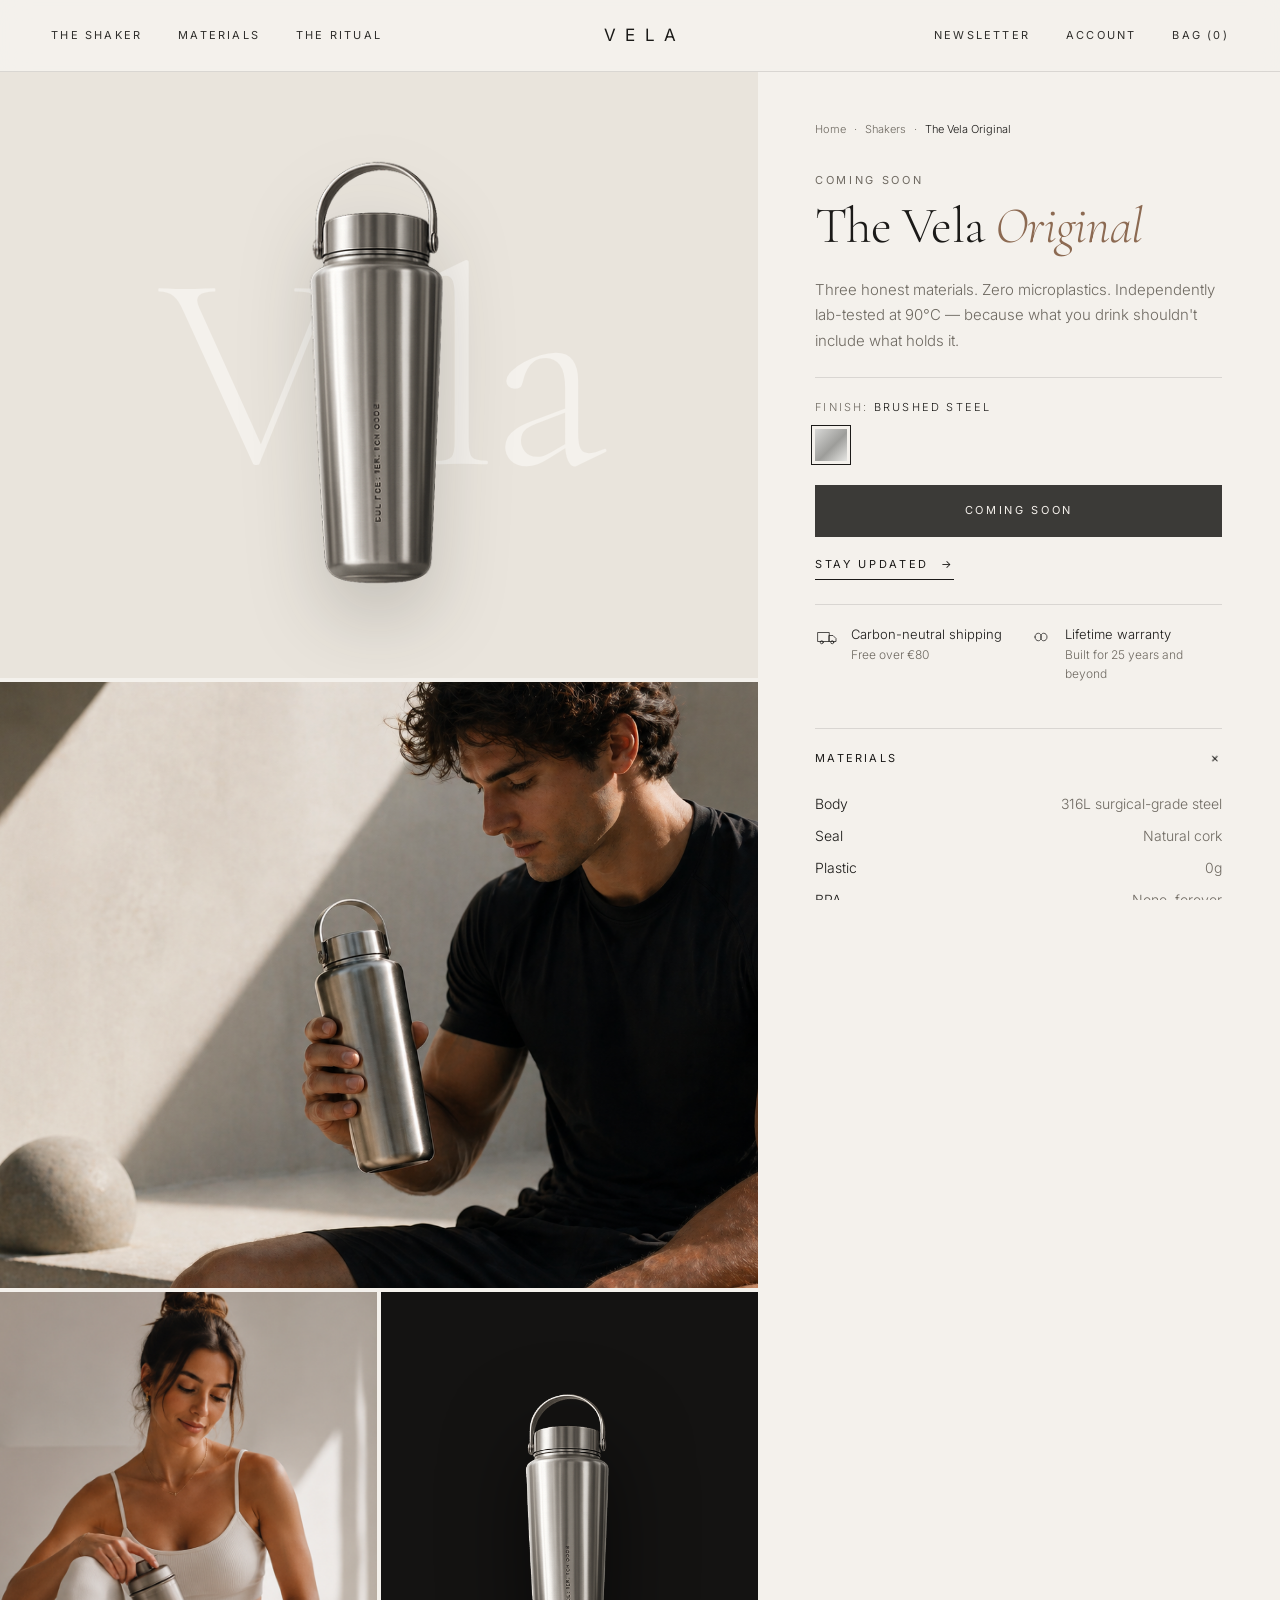
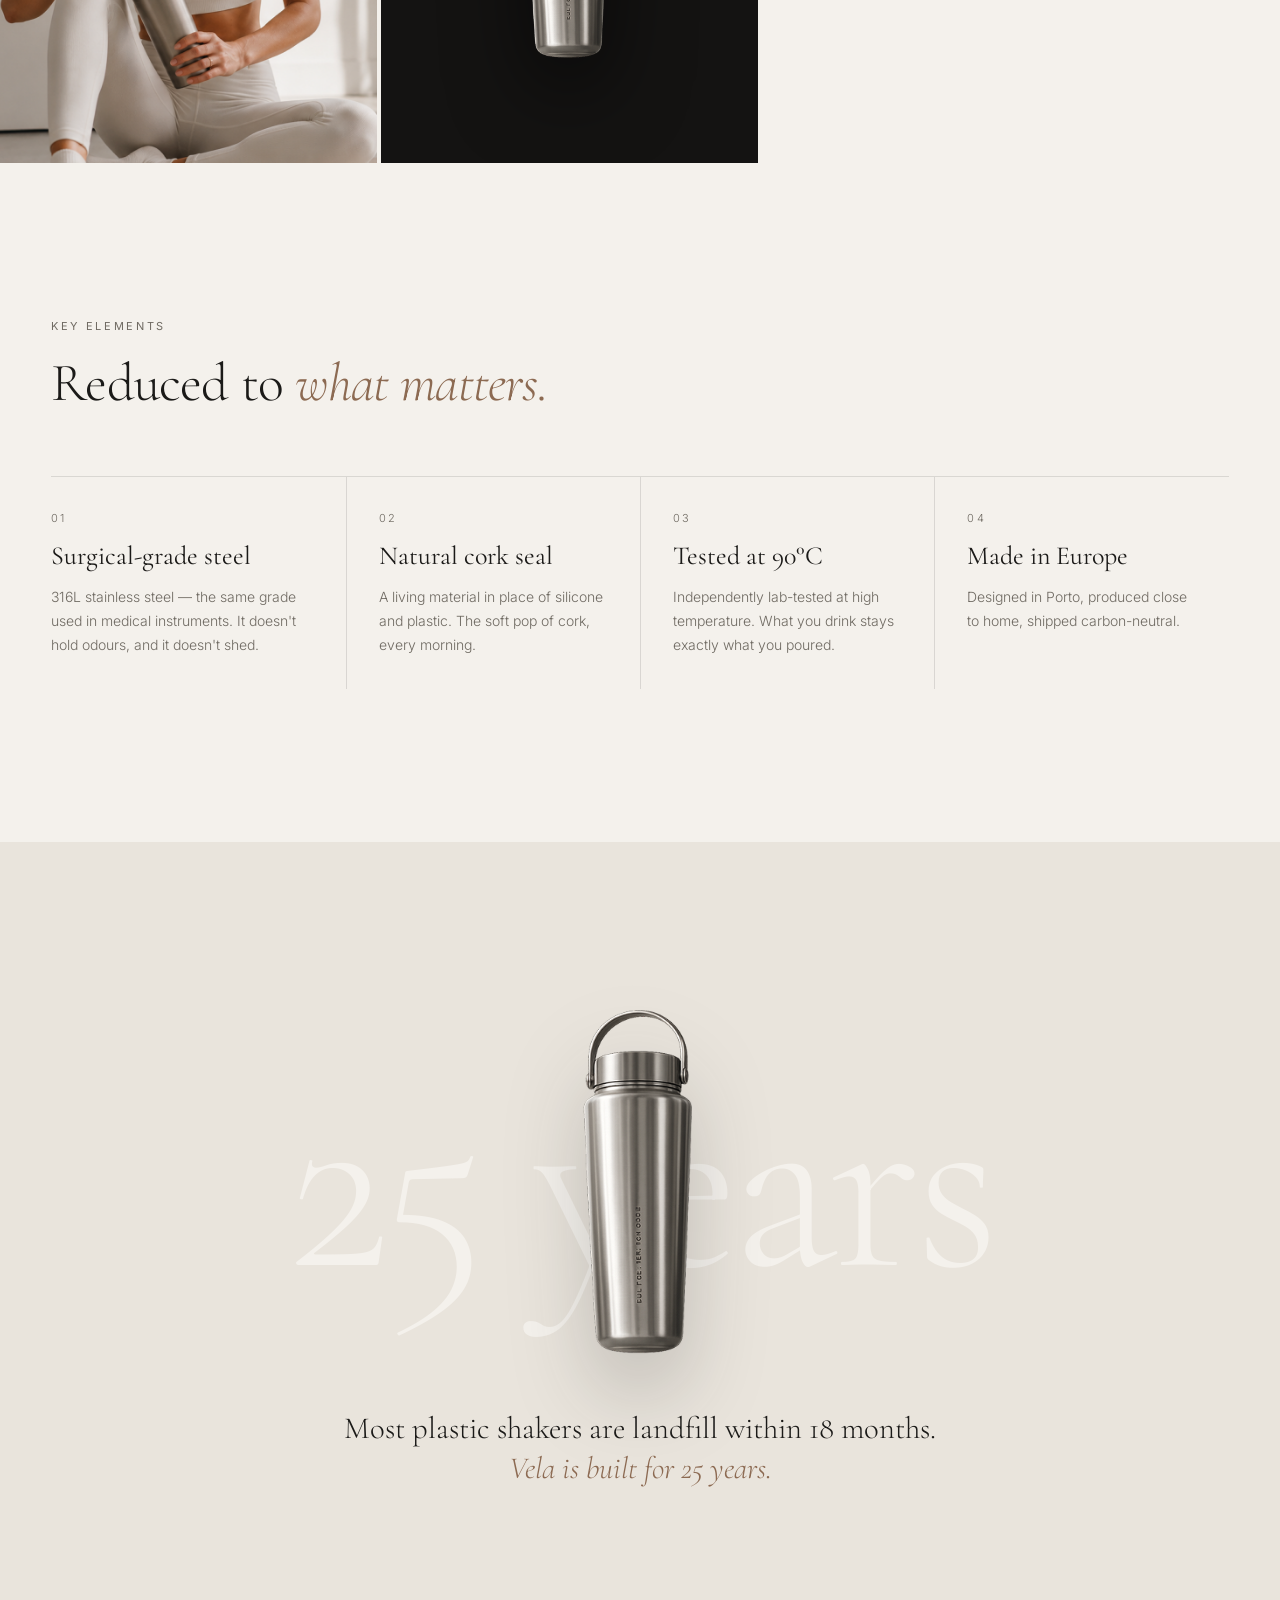
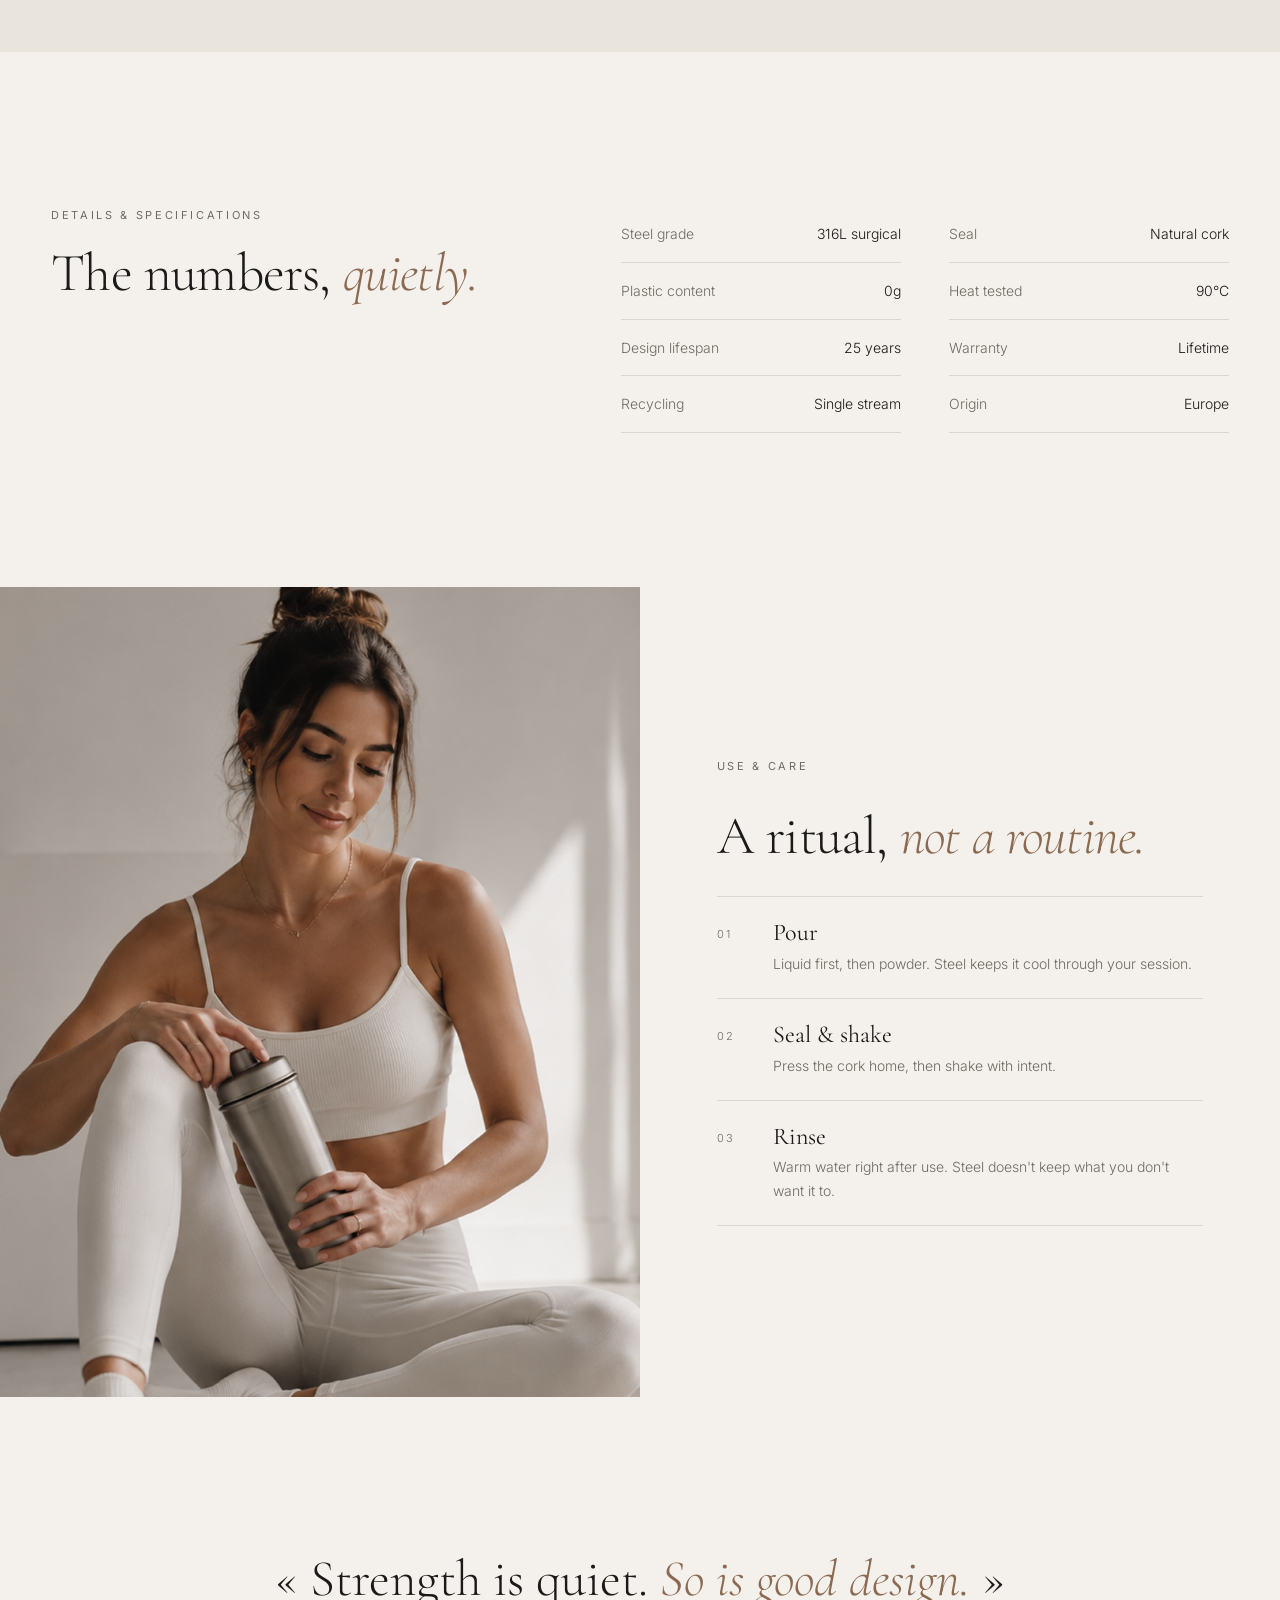
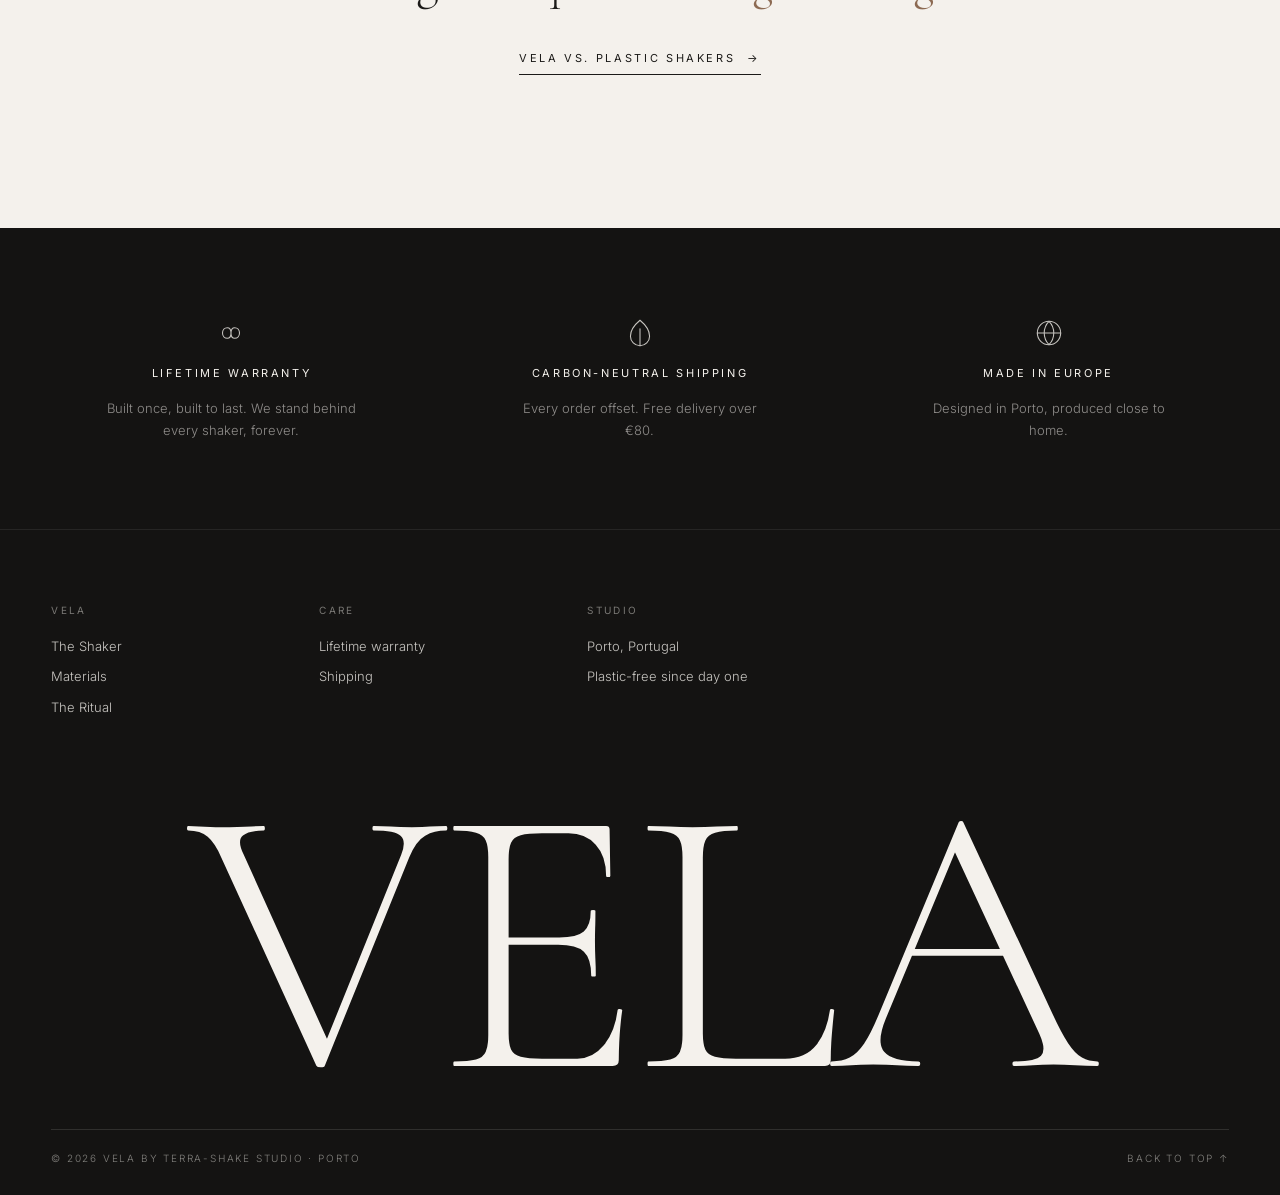
==== product.html @ d46cee58 "Redesign site with quiet-luxury look and add product page - New visual direction (bone/stone palette" ====
<!DOCTYPE html>
<html lang="en">
<head>
  <meta charset="UTF-8" />
  <meta name="viewport" content="width=device-width, initial-scale=1.0" />
  <title>The Vela Original — Vela</title>
  <meta name="description" content="The Vela Original — a 316L surgical-grade steel shaker with a natural cork seal. Zero microplastics, built for 25 years." />
  <link rel="preconnect" href="https://fonts.googleapis.com" />
  <link rel="preconnect" href="https://fonts.gstatic.com" crossorigin />
  <link href="https://fonts.googleapis.com/css2?family=Cormorant+Garamond:ital,wght@0,300;0,400;1,300;1,400&family=Inter:wght@300;400;500&display=swap" rel="stylesheet" />
  <link rel="stylesheet" href="styles.css" />
</head>
<body id="top">

  <!-- HEADER -->
  <header class="site-header is-scrolled" id="siteHeader" data-solid>
    <div class="promo-banner">
      Free carbon-neutral shipping over €80<span class="promo-extra"> &nbsp;·&nbsp; Lifetime warranty</span>
    </div>
    <nav class="nav">
      <div class="nav-left">
        <a href="product.html">The Shaker</a>
        <a href="index.html#difference">Materials</a>
        <a href="index.html#ritual">The Ritual</a>
      </div>
      <a href="index.html" class="nav-logo" aria-label="Vela — home">Vela</a>
      <div class="nav-right">
        <a href="index.html#waitlist">Newsletter</a>
        <a href="#">Account</a>
        <a href="#">Bag (0)</a>
      </div>
    </nav>
  </header>

  <main class="pdp">

    <!-- PRODUCT HERO: gallery + sticky panel -->
    <section class="pdp-main">
      <div class="pdp-gallery-wrap">
        <div class="pdp-gallery" id="pdpGallery">
          <figure class="pdp-shot pdp-shot-product">
            <span class="pdp-shot-bigtype" aria-hidden="true">Vela</span>
            <img src="assets/ChatGPT Image Apr 30, 2026, 03_59_16 PM 1.png" alt="The Vela Original, front view" />
          </figure>
          <figure class="pdp-shot">
            <img src="assets/684e9c93-e46c-40f5-877a-5f025615ecfc_1.png" alt="The Vela Original held after a training session" style="object-position: 52% center" />
          </figure>
          <figure class="pdp-shot pdp-shot-half">
            <img src="assets/Section Marketing.png" alt="The Vela Original in a calm yoga studio" style="object-position: 42% 60%" loading="lazy" />
          </figure>
          <figure class="pdp-shot pdp-shot-half pdp-shot-dark">
            <img src="assets/ChatGPT Image Apr 30, 2026, 03_59_16 PM 1.png" alt="The Vela Original on a dark background" loading="lazy" />
          </figure>
        </div>
        <div class="pdp-counter" aria-hidden="true"><span id="pdpIndex">1</span> / 4</div>
      </div>

      <aside class="pdp-panel">
        <div class="pdp-panel-inner">
          <nav class="breadcrumb" aria-label="Breadcrumb">
            <a href="index.html">Home</a><span>·</span><a href="index.html#product">Shakers</a><span>·</span><span aria-current="page">The Vela Original</span>
          </nav>

          <p class="eyebrow">Coming soon</p>
          <h1 class="pdp-title">The Vela <em>Original</em></h1>
          <p class="pdp-lede">
            Three honest materials. Zero microplastics. Independently lab-tested
            at 90°C — because what you drink shouldn't include what holds it.
          </p>

          <div class="pdp-option">
            <p class="pdp-option-label">Finish: <span>Brushed steel</span></p>
            <div class="swatches">
              <span class="swatch is-active" style="--sw: linear-gradient(135deg,#d8d8d6,#9d9d9a 55%,#e6e6e3)" title="Brushed steel"></span>
            </div>
          </div>

          <div class="pdp-actions">
            <span class="btn-solid is-disabled">Coming soon</span>
            <a href="index.html#waitlist" class="link-arrow">Stay updated <span aria-hidden="true">→</span></a>
          </div>

          <ul class="pdp-assurances">
            <li>
              <svg viewBox="0 0 32 32" aria-hidden="true"><path d="M4 10h15v12H4zM19 14h5l4 4v4h-9z"/><circle cx="9" cy="23" r="2"/><circle cx="23" cy="23" r="2"/></svg>
              <span>Carbon-neutral shipping<br /><small>Free over €80</small></span>
            </li>
            <li>
              <svg viewBox="0 0 32 32" aria-hidden="true"><path d="M8 16c0-3 2-5 4.5-5S16 13 16 16s1 5 3.5 5S24 19 24 16s-2-5-4.5-5S16 13 16 16s-1 5-3.5 5S8 19 8 16Z"/></svg>
              <span>Lifetime warranty<br /><small>Built for 25 years and beyond</small></span>
            </li>
          </ul>

          <div class="accordion">
            <details open>
              <summary>Materials</summary>
              <ul>
                <li><span>Body</span><span>316L surgical-grade steel</span></li>
                <li><span>Seal</span><span>Natural cork</span></li>
                <li><span>Plastic</span><span>0g</span></li>
                <li><span>BPA</span><span>None, forever</span></li>
              </ul>
            </details>
            <details>
              <summary>Testing</summary>
              <p>Independently lab-tested at 90°C — no particles migrate from the shaker into what you drink.</p>
            </details>
            <details>
              <summary>End of life</summary>
              <p>Recyclable in a single stream. No parts to separate, nothing destined for landfill.</p>
            </details>
            <details>
              <summary>Shipping &amp; warranty</summary>
              <p>Carbon-neutral shipping, free over €80. Every Vela is covered by a lifetime warranty.</p>
            </details>
          </div>
        </div>
      </aside>
    </section>

    <!-- KEY ELEMENTS -->
    <section class="pdp-keys">
      <div class="pdp-keys-head reveal">
        <p class="eyebrow">Key elements</p>
        <h2 class="section-title">Reduced to <em>what matters.</em></h2>
      </div>
      <div class="pdp-keys-grid">
        <article class="key-card reveal">
          <span class="key-card-num">01</span>
          <h3>Surgical-grade steel</h3>
          <p>316L stainless steel — the same grade used in medical instruments. It doesn't hold odours, and it doesn't shed.</p>
        </article>
        <article class="key-card reveal">
          <span class="key-card-num">02</span>
          <h3>Natural cork seal</h3>
          <p>A living material in place of silicone and plastic. The soft pop of cork, every morning.</p>
        </article>
        <article class="key-card reveal">
          <span class="key-card-num">03</span>
          <h3>Tested at 90°C</h3>
          <p>Independently lab-tested at high temperature. What you drink stays exactly what you poured.</p>
        </article>
        <article class="key-card reveal">
          <span class="key-card-num">04</span>
          <h3>Made in Europe</h3>
          <p>Designed in Porto, produced close to home, shipped carbon-neutral.</p>
        </article>
      </div>
    </section>

    <!-- BIG TYPE BAND -->
    <section class="pdp-band">
      <span class="pdp-band-type" aria-hidden="true">25 years</span>
      <img src="assets/ChatGPT Image Apr 30, 2026, 03_59_16 PM 1.png" alt="" class="pdp-band-img" loading="lazy" />
      <p class="pdp-band-caption reveal">
        Most plastic shakers are landfill within 18 months.<br />
        <em>Vela is built for 25 years.</em>
      </p>
    </section>

    <!-- SPECS -->
    <section class="pdp-specs">
      <div class="pdp-specs-inner">
        <div class="reveal">
          <p class="eyebrow">Details &amp; specifications</p>
          <h2 class="section-title">The numbers, <em>quietly.</em></h2>
        </div>
        <dl class="spec-list reveal">
          <div><dt>Steel grade</dt><dd>316L surgical</dd></div>
          <div><dt>Seal</dt><dd>Natural cork</dd></div>
          <div><dt>Plastic content</dt><dd>0g</dd></div>
          <div><dt>Heat tested</dt><dd>90°C</dd></div>
          <div><dt>Design lifespan</dt><dd>25 years</dd></div>
          <div><dt>Warranty</dt><dd>Lifetime</dd></div>
          <div><dt>Recycling</dt><dd>Single stream</dd></div>
          <div><dt>Origin</dt><dd>Europe</dd></div>
        </dl>
      </div>
    </section>

    <!-- CARE (editorial split) -->
    <section class="split">
      <div class="split-media">
        <img src="assets/Section Marketing.png" alt="Opening the Vela shaker in morning light" style="object-position: 42% 55%" loading="lazy" />
      </div>
      <div class="split-text reveal">
        <p class="eyebrow">Use &amp; care</p>
        <h2 class="section-title">A ritual, <em>not a routine.</em></h2>
        <ol class="numbered">
          <li>
            <span class="num">01</span>
            <div>
              <h3>Pour</h3>
              <p>Liquid first, then powder. Steel keeps it cool through your session.</p>
            </div>
          </li>
          <li>
            <span class="num">02</span>
            <div>
              <h3>Seal &amp; shake</h3>
              <p>Press the cork home, then shake with intent.</p>
            </div>
          </li>
          <li>
            <span class="num">03</span>
            <div>
              <h3>Rinse</h3>
              <p>Warm water right after use. Steel doesn't keep what you don't want it to.</p>
            </div>
          </li>
        </ol>
      </div>
    </section>

    <!-- BACK TO COMPARISON -->
    <section class="quote">
      <blockquote class="reveal">« Strength is quiet. <em>So is good design.</em> »</blockquote>
      <a href="index.html#difference" class="link-arrow">Vela vs. plastic shakers <span aria-hidden="true">→</span></a>
    </section>

  </main>

  <!-- TRUST BAND -->
  <section class="trust">
    <div class="trust-item">
      <svg viewBox="0 0 32 32" aria-hidden="true"><path d="M8 16c0-3 2-5 4.5-5S16 13 16 16s1 5 3.5 5S24 19 24 16s-2-5-4.5-5S16 13 16 16s-1 5-3.5 5S8 19 8 16Z"/></svg>
      <h3>Lifetime warranty</h3>
      <p>Built once, built to last. We stand behind every shaker, forever.</p>
    </div>
    <div class="trust-item">
      <svg viewBox="0 0 32 32" aria-hidden="true"><path d="M16 4c6 5 9 10 9 15a9 9 0 0 1-18 0c0-5 3-10 9-15Z"/><path d="M16 12v16"/></svg>
      <h3>Carbon-neutral shipping</h3>
      <p>Every order offset. Free delivery over €80.</p>
    </div>
    <div class="trust-item">
      <svg viewBox="0 0 32 32" aria-hidden="true"><circle cx="16" cy="16" r="11"/><path d="M5 16h22M16 5c3 3 4.5 7 4.5 11S19 24 16 27c-3-3-4.5-7-4.5-11S13 8 16 5Z"/></svg>
      <h3>Made in Europe</h3>
      <p>Designed in Porto, produced close to home.</p>
    </div>
  </section>

  <!-- FOOTER -->
  <footer class="footer">
    <div class="footer-cols">
      <div class="footer-col">
        <h4>Vela</h4>
        <a href="product.html">The Shaker</a>
        <a href="index.html#difference">Materials</a>
        <a href="index.html#ritual">The Ritual</a>
      </div>
      <div class="footer-col">
        <h4>Care</h4>
        <a href="#">Lifetime warranty</a>
        <a href="#">Shipping</a>
      </div>
      <div class="footer-col">
        <h4>Studio</h4>
        <span>Porto, Portugal</span>
        <span>Plastic-free since day one</span>
      </div>
    </div>
    <div class="footer-wordmark" aria-hidden="true">VELA</div>
    <div class="footer-bottom">
      <span>© 2026 Vela by terra-shake studio · Porto</span>
      <a href="#top">Back to top ↑</a>
    </div>
  </footer>

  <!-- MOBILE STICKY CTA -->
  <div class="pdp-sticky" id="pdpSticky">
    <span class="pdp-sticky-name">The Vela Original</span>
    <span class="btn-solid is-disabled">Coming soon</span>
  </div>

  <script src="script.js"></script>
</body>
</html>
---- styles.css ----
/* =============================================
   VELA — Quiet luxury, sport & calm
   ============================================= */

:root {
  --c-bone:    #f4f1ec;
  --c-stone:   #e9e4dc;
  --c-sand:    #d9d1c5;
  --c-ink:     #1b1a18;
  --c-night:   #141312;
  --c-muted:   #6f6a62;
  --c-line:    rgba(27,26,24,0.12);
  --c-accent:  #8c6a52;
  --c-white:   #ffffff;

  --f-display: 'Cormorant Garamond', Georgia, serif;
  --f-sans:    'Inter', system-ui, sans-serif;

  --gutter:    clamp(20px, 4vw, 56px);
  --section-y: clamp(88px, 12vw, 176px);
  --ease:      cubic-bezier(.22,.61,.36,1);
}

/* =============================================
   RESET
   ============================================= */

*, *::before, *::after { box-sizing: border-box; margin: 0; padding: 0; }
html { scroll-behavior: smooth; }
body {
  background: var(--c-bone);
  color: var(--c-ink);
  font-family: var(--f-sans);
  font-weight: 300;
  font-size: 15px;
  line-height: 1.7;
  -webkit-font-smoothing: antialiased;
  overflow-x: hidden;
}
a { text-decoration: none; color: inherit; }
img { display: block; max-width: 100%; }
ul, ol { list-style: none; }
em { font-style: italic; }

.sr-only {
  position: absolute; width: 1px; height: 1px; overflow: hidden;
  clip: rect(0 0 0 0); white-space: nowrap;
}

/* =============================================
   TYPE PRIMITIVES
   ============================================= */

.eyebrow {
  font-family: var(--f-sans);
  font-size: 11px;
  font-weight: 400;
  letter-spacing: 0.24em;
  text-transform: uppercase;
  color: var(--c-muted);
}
.eyebrow-light { color: rgba(255,255,255,0.85); }

.section-title {
  font-family: var(--f-display);
  font-weight: 300;
  font-size: clamp(34px, 4.2vw, 60px);
  line-height: 1.05;
  letter-spacing: -0.015em;
  color: var(--c-ink);
}
.section-title em { color: var(--c-accent); }
.section-title.center { text-align: center; }

.body-text {
  font-size: 15px;
  color: var(--c-muted);
  max-width: 440px;
}
.body-text.center { text-align: center; margin: 0 auto; }

/* Links & buttons */
.link-arrow {
  display: inline-flex;
  align-items: center;
  gap: 12px;
  font-size: 11px;
  font-weight: 400;
  letter-spacing: 0.24em;
  text-transform: uppercase;
  padding-bottom: 6px;
  border-bottom: 1px solid currentColor;
  align-self: flex-start;
  transition: gap .4s var(--ease), opacity .3s;
}
.link-arrow:hover { gap: 20px; }
.link-arrow-light { color: var(--c-white); }
.link-arrow.is-disabled { opacity: .5; cursor: default; }

.btn-solid {
  display: flex;
  align-items: center;
  justify-content: center;
  width: 100%;
  max-width: 440px;
  height: 52px;
  background: var(--c-ink);
  color: var(--c-bone);
  font-size: 11px;
  font-weight: 400;
  letter-spacing: 0.24em;
  text-transform: uppercase;
}
.btn-solid.is-disabled { opacity: .85; cursor: default; }

/* =============================================
   HEADER
   ============================================= */

.site-header {
  position: fixed;
  inset: 0 0 auto 0;
  z-index: 100;
  color: var(--c-white);
  transition: background .5s var(--ease), color .5s var(--ease);
}

.promo-banner {
  background: var(--c-ink);
  color: rgba(244,241,236,0.8);
  text-align: center;
  font-size: 10px;
  font-weight: 400;
  letter-spacing: 0.2em;
  text-transform: uppercase;
  line-height: 34px;
  max-height: 34px;
  overflow: hidden;
  transition: max-height .5s var(--ease);
}

.nav {
  display: grid;
  grid-template-columns: 1fr auto 1fr;
  align-items: center;
  height: 72px;
  padding: 0 var(--gutter);
  border-bottom: 1px solid rgba(255,255,255,0.18);
  transition: border-color .5s var(--ease);
}

.nav-left, .nav-right { display: flex; gap: 36px; }
.nav-right { justify-content: flex-end; }

.nav-left a, .nav-right a {
  font-size: 11px;
  font-weight: 400;
  letter-spacing: 0.2em;
  text-transform: uppercase;
  opacity: .9;
  position: relative;
}
.nav-left a::after, .nav-right a::after {
  content: '';
  position: absolute;
  left: 0; right: 0; bottom: -6px;
  height: 1px;
  background: currentColor;
  transform: scaleX(0);
  transform-origin: left;
  transition: transform .4s var(--ease);
}
.nav-left a:hover::after, .nav-right a:hover::after { transform: scaleX(1); }

.nav-logo {
  font-family: var(--f-sans);
  font-size: 17px;
  font-weight: 400;
  letter-spacing: 0.55em;
  text-transform: uppercase;
  margin-right: -0.55em; /* optical centre with tracking */
}

.site-header.is-scrolled {
  background: rgba(244,241,236,0.92);
  backdrop-filter: blur(14px);
  -webkit-backdrop-filter: blur(14px);
  color: var(--c-ink);
}
.site-header.is-scrolled .promo-banner { max-height: 0; }
.site-header.is-scrolled .nav { border-bottom-color: var(--c-line); }

/* =============================================
   HERO
   ============================================= */

.hero {
  position: relative;
  height: 100vh;
  height: 100svh;
  min-height: 620px;
  overflow: hidden;
  background: var(--c-stone);
}

.hero-img {
  position: absolute;
  inset: 0;
  width: 100%;
  height: 100%;
  object-fit: cover;
  object-position: 55% 30%;
  animation: heroZoom 14s var(--ease) both;
}
@keyframes heroZoom { from { transform: scale(1.08); } to { transform: scale(1); } }

.hero-shade {
  position: absolute;
  inset: 0;
  background:
    linear-gradient(to top, rgba(20,19,18,0.55) 0%, rgba(20,19,18,0.1) 45%, rgba(20,19,18,0) 60%),
    linear-gradient(to bottom, rgba(20,19,18,0.28) 0%, rgba(20,19,18,0) 22%);
}

.hero-content {
  position: absolute;
  left: var(--gutter);
  right: var(--gutter);
  bottom: clamp(48px, 8vh, 96px);
  display: flex;
  flex-direction: column;
  align-items: flex-start;
  gap: 24px;
  color: var(--c-white);
  animation: fadeUp 1.4s .3s var(--ease) both;
}

.hero-headline {
  font-family: var(--f-display);
  font-weight: 300;
  font-size: clamp(52px, 8vw, 128px);
  line-height: 0.95;
  letter-spacing: -0.02em;
}

.hero-scroll {
  position: absolute;
  right: var(--gutter);
  bottom: clamp(48px, 8vh, 96px);
  font-size: 10px;
  letter-spacing: 0.3em;
  text-transform: uppercase;
  color: rgba(255,255,255,0.75);
  writing-mode: vertical-rl;
  padding-bottom: 64px;
}
.hero-scroll::after {
  content: '';
  position: absolute;
  left: 50%;
  bottom: 0;
  width: 1px;
  height: 48px;
  background: rgba(255,255,255,0.6);
  animation: scrollLine 2.4s var(--ease) infinite;
  transform-origin: top;
}
@keyframes scrollLine {
  0% { transform: scaleY(0); } 50% { transform: scaleY(1); transform-origin: top; }
  51% { transform-origin: bottom; } 100% { transform: scaleY(0); transform-origin: bottom; }
}

@keyframes fadeUp { from { opacity: 0; transform: translateY(24px); } to { opacity: 1; transform: none; } }

/* =============================================
   INTRO
   ============================================= */

.intro {
  padding: var(--section-y) var(--gutter);
  display: flex;
  flex-direction: column;
  align-items: center;
  gap: 32px;
  text-align: center;
}

.intro-text {
  font-family: var(--f-display);
  font-weight: 300;
  font-size: clamp(26px, 3vw, 42px);
  line-height: 1.3;
  max-width: 980px;
  color: var(--c-ink);
}
.intro-text em { color: var(--c-accent); }

/* =============================================
   MARQUEE
   ============================================= */

.marquee {
  overflow: hidden;
  border-top: 1px solid var(--c-line);
  border-bottom: 1px solid var(--c-line);
  padding: 18px 0;
}
.marquee-track {
  display: flex;
  align-items: center;
  gap: 40px;
  width: max-content;
  animation: marquee 48s linear infinite;
}
.marquee-track span {
  font-size: 11px;
  font-weight: 400;
  letter-spacing: 0.26em;
  text-transform: uppercase;
  white-space: nowrap;
}
.marquee-track i { font-style: normal; color: var(--c-accent); }
@keyframes marquee { to { transform: translateX(-50%); } }

/* =============================================
   PRODUCT
   ============================================= */

.product {
  display: grid;
  grid-template-columns: 1.15fr 1fr;
  min-height: 100vh;
}

.product-stage {
  position: relative;
  background: var(--c-stone);
  display: flex;
  align-items: center;
  justify-content: center;
  overflow: hidden;
  padding: 120px 40px;
}

.product-bigtype {
  position: absolute;
  top: 50%;
  left: 50%;
  transform: translate(-50%, -50%);
  font-family: var(--f-display);
  font-weight: 300;
  font-size: clamp(160px, 24vw, 380px);
  line-height: 1;
  letter-spacing: -0.04em;
  color: var(--c-bone);
  white-space: nowrap;
  user-select: none;
}

.product-img {
  position: relative;
  width: clamp(180px, 20vw, 280px);
  filter: drop-shadow(0 40px 40px rgba(27,26,24,0.18));
  transition: transform 1.2s var(--ease);
}
.product-stage:hover .product-img { transform: translateY(-8px); }

.product-caption {
  position: absolute;
  left: 32px;
  bottom: 28px;
  font-size: 10px;
  letter-spacing: 0.24em;
  text-transform: uppercase;
  color: var(--c-muted);
}

.product-details {
  display: flex;
  flex-direction: column;
  justify-content: center;
  gap: 28px;
  padding: 120px clamp(24px, 6vw, 96px);
}
.product-details .section-title { font-size: clamp(34px, 3.4vw, 52px); max-width: 520px; }

.stats {
  display: flex;
  gap: 48px;
  padding: 24px 0;
  border-top: 1px solid var(--c-line);
  border-bottom: 1px solid var(--c-line);
  max-width: 440px;
}
.stats dt {
  font-family: var(--f-display);
  font-weight: 300;
  font-size: 36px;
  line-height: 1;
}
.stats dd {
  margin-top: 8px;
  font-size: 10px;
  letter-spacing: 0.24em;
  text-transform: uppercase;
  color: var(--c-muted);
}

.key-features {
  display: grid;
  grid-template-columns: repeat(3, 1fr);
  gap: 12px;
  max-width: 440px;
}
.key-feature {
  display: flex;
  flex-direction: column;
  align-items: center;
  gap: 12px;
  padding: 20px 8px;
  background: var(--c-stone);
  font-size: 10px;
  letter-spacing: 0.2em;
  text-transform: uppercase;
  color: var(--c-ink);
}
.key-feature svg, .trust-item svg {
  width: 28px;
  height: 28px;
  fill: none;
  stroke: currentColor;
  stroke-width: 1;
  stroke-linecap: round;
  stroke-linejoin: round;
}

.accordion { max-width: 440px; border-top: 1px solid var(--c-line); }
.accordion details { border-bottom: 1px solid var(--c-line); }
.accordion summary {
  display: flex;
  justify-content: space-between;
  align-items: center;
  padding: 16px 0;
  font-size: 11px;
  font-weight: 400;
  letter-spacing: 0.2em;
  text-transform: uppercase;
  cursor: pointer;
  list-style: none;
}
.accordion summary::-webkit-details-marker { display: none; }
.accordion summary::after { content: '+'; font-size: 16px; font-weight: 300; transition: transform .3s var(--ease); }
.accordion details[open] summary::after { transform: rotate(45deg); }
.accordion ul, .accordion p { padding: 0 0 18px; font-size: 14px; color: var(--c-muted); }
.accordion li { display: flex; justify-content: space-between; padding: 4px 0; }
.accordion li span:first-child { color: var(--c-ink); }

/* =============================================
   EDITORIAL SPLIT (problem)
   ============================================= */

.split {
  display: grid;
  grid-template-columns: 1fr 1fr;
  min-height: 90vh;
}
.split-media { overflow: hidden; background: var(--c-stone); }
.split-media img {
  width: 100%;
  height: 100%;
  object-fit: cover;
  object-position: 35% center;
  filter: saturate(.75);
}

.split-text {
  display: flex;
  flex-direction: column;
  justify-content: center;
  gap: 32px;
  padding: var(--section-y) clamp(24px, 6vw, 96px);
}
.split-text .section-title { max-width: 560px; }

.numbered { display: flex; flex-direction: column; max-width: 520px; }
.numbered li {
  display: grid;
  grid-template-columns: 56px 1fr;
  padding: 22px 0;
  border-top: 1px solid var(--c-line);
}
.numbered li:last-child { border-bottom: 1px solid var(--c-line); }
.numbered .num { font-size: 11px; letter-spacing: 0.2em; color: var(--c-muted); padding-top: 6px; }
.numbered h3 {
  font-family: var(--f-display);
  font-weight: 400;
  font-size: 24px;
  line-height: 1.2;
  margin-bottom: 4px;
}
.numbered p { font-size: 14px; color: var(--c-muted); }

/* =============================================
   COMPARISON
   ============================================= */

.comparison {
  background: var(--c-stone);
  padding: var(--section-y) var(--gutter);
}
.comparison-inner {
  max-width: 820px;
  margin: 0 auto;
  display: flex;
  flex-direction: column;
  align-items: center;
  gap: 24px;
}
.comparison-inner .section-title { margin-bottom: 32px; }

.comparison-table { width: 100%; border-collapse: collapse; }
.comparison-table th, .comparison-table td {
  padding: 18px 16px;
  border-bottom: 1px solid var(--c-line);
  text-align: center;
  font-size: 14px;
  font-weight: 300;
}
.comparison-table thead th {
  font-size: 10px;
  font-weight: 400;
  letter-spacing: 0.24em;
  text-transform: uppercase;
  color: var(--c-muted);
  border-bottom-color: var(--c-ink);
}
.comparison-table thead th.col-vela { color: var(--c-ink); }
.comparison-table tbody th { text-align: left; padding-left: 0; }
.comparison-table .col-vela { background: var(--c-bone); width: 22%; }
.comparison-table .yes { color: var(--c-accent); font-size: 10px; }
.comparison-table .no { color: var(--c-sand); width: 22%; }

/* =============================================
   RITUAL
   ============================================= */

.ritual {
  position: relative;
  height: 100vh;
  min-height: 640px;
  overflow: hidden;
  background: var(--c-stone);
}
.ritual-img {
  position: absolute;
  inset: 0;
  width: 100%;
  height: 100%;
  object-fit: cover;
  object-position: 70% center;
}
.ritual-content {
  position: absolute;
  top: 50%;
  left: var(--gutter);
  transform: translateY(-50%);
  display: flex;
  flex-direction: column;
  align-items: flex-start;
  gap: 24px;
  max-width: 420px;
}
.ritual-content .body-text { color: #4d4943; }
.ritual-inner { display: flex; flex-direction: column; align-items: flex-start; gap: 24px; }

/* =============================================
   QUOTE
   ============================================= */

.quote {
  padding: var(--section-y) var(--gutter);
  display: flex;
  flex-direction: column;
  align-items: center;
  gap: 28px;
  text-align: center;
}
.quote blockquote {
  font-family: var(--f-display);
  font-weight: 300;
  font-size: clamp(30px, 4vw, 56px);
  line-height: 1.15;
  max-width: 900px;
}
.quote blockquote em { color: var(--c-accent); }

/* =============================================
   NEWSLETTER
   ============================================= */

.waitlist {
  padding: 0 var(--gutter) var(--section-y);
}
.waitlist-inner {
  max-width: 760px;
  margin: 0 auto;
  padding-top: var(--section-y);
  border-top: 1px solid var(--c-line);
  display: flex;
  flex-direction: column;
  align-items: center;
  gap: 24px;
}

/* =============================================
   TRUST BAND
   ============================================= */

.trust {
  background: var(--c-night);
  color: var(--c-bone);
  display: grid;
  grid-template-columns: repeat(3, 1fr);
  gap: 48px;
  padding: 88px var(--gutter);
  text-align: center;
}
.trust-item {
  display: flex;
  flex-direction: column;
  align-items: center;
  gap: 14px;
}
.trust-item svg { width: 34px; height: 34px; opacity: .8; }
.trust-item h3 {
  font-size: 11px;
  font-weight: 400;
  letter-spacing: 0.24em;
  text-transform: uppercase;
}
.trust-item p {
  font-size: 13px;
  color: rgba(244,241,236,0.55);
  max-width: 260px;
}

/* =============================================
   FOOTER
   ============================================= */

.footer {
  background: var(--c-night);
  color: var(--c-bone);
  padding: 72px var(--gutter) 28px;
  border-top: 1px solid rgba(244,241,236,0.08);
}
.footer-cols {
  display: grid;
  grid-template-columns: repeat(3, minmax(0, 220px));
  gap: 48px;
}
.footer-col { display: flex; flex-direction: column; gap: 8px; font-size: 13px; }
.footer-col h4 {
  font-size: 10px;
  font-weight: 400;
  letter-spacing: 0.24em;
  text-transform: uppercase;
  color: rgba(244,241,236,0.45);
  margin-bottom: 8px;
}
.footer-col a, .footer-col span { color: rgba(244,241,236,0.8); transition: color .3s; }
.footer-col a:hover { color: var(--c-white); }

.footer-wordmark {
  font-family: var(--f-display);
  font-weight: 300;
  font-size: 30vw;
  line-height: 0.8;
  letter-spacing: -0.02em;
  text-align: center;
  color: var(--c-bone);
  margin: 72px 0 32px;
  user-select: none;
}

.footer-bottom {
  display: flex;
  justify-content: space-between;
  gap: 16px;
  padding-top: 20px;
  border-top: 1px solid rgba(244,241,236,0.12);
  font-size: 10px;
  letter-spacing: 0.18em;
  text-transform: uppercase;
  color: rgba(244,241,236,0.5);
}
.footer-bottom a:hover { color: var(--c-bone); }

/* =============================================
   REVEAL ON SCROLL
   ============================================= */

.reveal { opacity: 0; transform: translateY(28px); transition: opacity 1.2s var(--ease), transform 1.2s var(--ease); }
.reveal.is-visible { opacity: 1; transform: none; }

@media (prefers-reduced-motion: reduce) {
  *, *::before, *::after { animation: none !important; transition: none !important; }
  .reveal { opacity: 1; transform: none; }
}

/* =============================================
   RESPONSIVE
   ============================================= */

@media (max-width: 1024px) {
  .nav-left a:not(:first-child), .nav-right a:not(:last-child) { display: none; }
  .product { grid-template-columns: 1fr; min-height: 0; }
  .product-stage { min-height: 80vh; }
  .product-details { padding: 80px var(--gutter); }
  .split { grid-template-columns: 1fr; min-height: 0; }
  .split-media { height: 56vh; }
}

@media (max-width: 768px) {
  .promo-banner { font-size: 9px; letter-spacing: 0.14em; white-space: nowrap; }
  .promo-extra { display: none; }
  .nav { height: 60px; }
  .nav-logo { font-size: 15px; letter-spacing: 0.45em; margin-right: -0.45em; }
  .nav-left a, .nav-right a { font-size: 10px; letter-spacing: 0.14em; }
  .hero-scroll { display: none; }
  .hero-img { object-position: 50% 30%; }
  .stats { gap: 32px; }

  .ritual { height: auto; min-height: 0; display: flex; flex-direction: column; }
  .ritual-img { position: static; height: 60vh; object-position: 75% center; }
  .ritual-content {
    position: static;
    transform: none;
    max-width: none;
    padding: 72px var(--gutter);
  }

  .trust { grid-template-columns: 1fr; gap: 56px; }
  .footer-cols { grid-template-columns: 1fr 1fr; gap: 36px; }
  .footer-bottom { flex-direction: column; }
}

/* =============================================
   PRODUCT PAGE (PDP)
   ============================================= */

.pdp { padding-top: 72px; }

.pdp-main {
  display: grid;
  grid-template-columns: minmax(0, 1.45fr) minmax(360px, 1fr);
  align-items: start;
}

/* Gallery */
.pdp-gallery-wrap { position: relative; }
.pdp-gallery {
  display: grid;
  grid-template-columns: 1fr 1fr;
  gap: 4px;
}
.pdp-shot {
  grid-column: span 2;
  position: relative;
  aspect-ratio: 5 / 4;
  overflow: hidden;
  background: var(--c-stone);
}
.pdp-shot-half { grid-column: span 1; aspect-ratio: 4 / 5; }
.pdp-shot img { width: 100%; height: 100%; object-fit: cover; }

.pdp-shot-product,
.pdp-shot-dark {
  display: flex;
  align-items: center;
  justify-content: center;
}
.pdp-shot-product img,
.pdp-shot-dark img {
  position: relative;
  width: auto;
  height: 72%;
  object-fit: contain;
  filter: drop-shadow(0 36px 36px rgba(27,26,24,0.18));
}
.pdp-shot-dark { background: var(--c-night); }
.pdp-shot-dark img { height: 58%; filter: drop-shadow(0 30px 40px rgba(0,0,0,0.6)); }

.pdp-shot-bigtype {
  position: absolute;
  top: 50%;
  left: 50%;
  transform: translate(-50%, -50%);
  font-family: var(--f-display);
  font-weight: 300;
  font-size: clamp(160px, 22vw, 360px);
  line-height: 1;
  letter-spacing: -0.03em;
  color: var(--c-bone);
  white-space: nowrap;
  user-select: none;
}

.pdp-counter {
  display: none;
  position: absolute;
  right: 16px;
  bottom: 16px;
  padding: 4px 10px;
  background: rgba(244,241,236,0.85);
  font-size: 10px;
  letter-spacing: 0.2em;
}

/* Sticky purchase panel */
.pdp-panel {
  position: sticky;
  top: 72px;
  max-height: calc(100vh - 72px);
  overflow-y: auto;
  scrollbar-width: none;
}
.pdp-panel::-webkit-scrollbar { display: none; }
.pdp-panel-inner {
  display: flex;
  flex-direction: column;
  gap: 24px;
  padding: 48px clamp(24px, 4.5vw, 72px) 64px;
  max-width: 540px;
}

.breadcrumb {
  display: flex;
  flex-wrap: wrap;
  gap: 8px;
  font-size: 11px;
  color: var(--c-muted);
  margin-bottom: 8px;
}
.breadcrumb a:hover { color: var(--c-ink); }
.breadcrumb [aria-current] { color: var(--c-ink); }

.pdp-title {
  font-family: var(--f-display);
  font-weight: 300;
  font-size: clamp(40px, 4vw, 60px);
  line-height: 1;
  letter-spacing: -0.015em;
  margin-top: -12px;
}
.pdp-title em { color: var(--c-accent); }

.pdp-lede { font-size: 15px; color: var(--c-muted); }

.pdp-option { padding-top: 20px; border-top: 1px solid var(--c-line); }
.pdp-option-label {
  font-size: 11px;
  letter-spacing: 0.2em;
  text-transform: uppercase;
  color: var(--c-muted);
  margin-bottom: 12px;
}
.pdp-option-label span { color: var(--c-ink); }

.swatches { display: flex; gap: 10px; }
.swatch {
  width: 32px;
  height: 32px;
  background: var(--sw);
  outline: 1px solid transparent;
  outline-offset: 3px;
}
.swatch.is-active { outline-color: var(--c-ink); }

.pdp-actions {
  display: flex;
  flex-direction: column;
  align-items: flex-start;
  gap: 18px;
}
.pdp-actions .btn-solid { max-width: none; }

.pdp-assurances {
  display: grid;
  grid-template-columns: 1fr 1fr;
  gap: 20px;
  padding: 20px 0;
  border-top: 1px solid var(--c-line);
}
.pdp-assurances li { display: flex; gap: 12px; font-size: 13px; line-height: 1.5; }
.pdp-assurances small { font-size: 12px; color: var(--c-muted); }
.pdp-assurances svg {
  flex: none;
  width: 24px;
  height: 24px;
  fill: none;
  stroke: currentColor;
  stroke-width: 1;
  stroke-linecap: round;
  stroke-linejoin: round;
}
.pdp-panel .accordion { max-width: none; }

/* Key elements */
.pdp-keys { padding: var(--section-y) var(--gutter); }
.pdp-keys-head {
  display: flex;
  flex-direction: column;
  gap: 20px;
  margin-bottom: 64px;
}
.pdp-keys-grid {
  display: grid;
  grid-template-columns: repeat(4, 1fr);
  border-top: 1px solid var(--c-line);
}
.key-card {
  display: flex;
  flex-direction: column;
  gap: 14px;
  padding: 32px 32px 32px 0;
}
.key-card + .key-card { padding-left: 32px; border-left: 1px solid var(--c-line); }
.key-card-num { font-size: 11px; letter-spacing: 0.2em; color: var(--c-muted); }
.key-card h3 {
  font-family: var(--f-display);
  font-weight: 400;
  font-size: 26px;
  line-height: 1.15;
}
.key-card p { font-size: 14px; color: var(--c-muted); }

/* Big type band */
.pdp-band {
  position: relative;
  display: flex;
  flex-direction: column;
  align-items: center;
  justify-content: center;
  gap: 48px;
  min-height: 90vh;
  padding: 120px var(--gutter);
  background: var(--c-stone);
  overflow: hidden;
  text-align: center;
}
.pdp-band-type {
  position: absolute;
  top: 42%;
  left: 50%;
  transform: translate(-50%, -50%);
  font-family: var(--f-display);
  font-weight: 300;
  font-size: clamp(120px, 20vw, 320px);
  line-height: 1;
  letter-spacing: -0.03em;
  color: var(--c-bone);
  white-space: nowrap;
  user-select: none;
}
.pdp-band-img {
  position: relative;
  width: clamp(140px, 14vw, 200px);
  filter: drop-shadow(0 40px 40px rgba(27,26,24,0.2));
}
.pdp-band-caption {
  position: relative;
  font-family: var(--f-display);
  font-weight: 300;
  font-size: clamp(22px, 2.4vw, 32px);
  line-height: 1.3;
}
.pdp-band-caption em { color: var(--c-accent); }

/* Specs */
.pdp-specs { padding: var(--section-y) var(--gutter); }
.pdp-specs-inner {
  display: grid;
  grid-template-columns: 1fr 1.2fr;
  gap: 64px;
  max-width: 1200px;
  margin: 0 auto;
}
.pdp-specs-inner .eyebrow { margin-bottom: 20px; }
.spec-list { display: grid; grid-template-columns: 1fr 1fr; column-gap: 48px; }
.spec-list div {
  display: flex;
  justify-content: space-between;
  gap: 16px;
  padding: 16px 0;
  border-bottom: 1px solid var(--c-line);
  font-size: 14px;
}
.spec-list dt { color: var(--c-muted); }
.spec-list dd { text-align: right; }

.pdp .quote { gap: 40px; }
.quote .link-arrow { align-self: center; }

/* Mobile sticky CTA */
.pdp-sticky {
  position: fixed;
  left: 0;
  right: 0;
  bottom: 0;
  z-index: 90;
  display: none;
  align-items: center;
  gap: 16px;
  padding: 12px var(--gutter);
  background: rgba(244,241,236,0.95);
  backdrop-filter: blur(14px);
  -webkit-backdrop-filter: blur(14px);
  border-top: 1px solid var(--c-line);
  transform: translateY(100%);
  transition: transform .5s var(--ease);
}
.pdp-sticky.is-shown { transform: none; }
.pdp-sticky-name {
  flex: 1;
  font-family: var(--f-display);
  font-size: 20px;
  white-space: nowrap;
}
.pdp-sticky .btn-solid { width: auto; padding: 0 24px; height: 44px; }

@media (max-width: 1024px) {
  .pdp-main { grid-template-columns: 1fr; }
  .pdp-panel { position: static; max-height: none; overflow: visible; }
  .pdp-panel-inner { max-width: 640px; }
  .pdp-keys-grid { grid-template-columns: 1fr 1fr; }
  .key-card:nth-child(3) { padding-left: 0; border-left: none; }
  .key-card:nth-child(n+3) { border-top: 1px solid var(--c-line); }
  .pdp-specs-inner { grid-template-columns: 1fr; gap: 40px; }
}

@media (max-width: 768px) {
  .pdp { padding-top: 60px; }

  /* Gallery becomes a swipe carousel */
  .pdp-gallery {
    display: flex;
    gap: 0;
    overflow-x: auto;
    scroll-snap-type: x mandatory;
    scrollbar-width: none;
  }
  .pdp-gallery::-webkit-scrollbar { display: none; }
  .pdp-shot, .pdp-shot-half {
    flex: 0 0 100%;
    aspect-ratio: 4 / 5;
    scroll-snap-align: start;
  }
  .pdp-counter { display: block; }

  .pdp-assurances { grid-template-columns: 1fr; }
  .pdp-keys-grid { grid-template-columns: 1fr; }
  .key-card, .key-card + .key-card { padding: 28px 0; border-left: none; }
  .key-card + .key-card { border-top: 1px solid var(--c-line); }
  .pdp-band { min-height: 0; }
  .spec-list { grid-template-columns: 1fr; }
  .pdp-sticky { display: flex; }
}
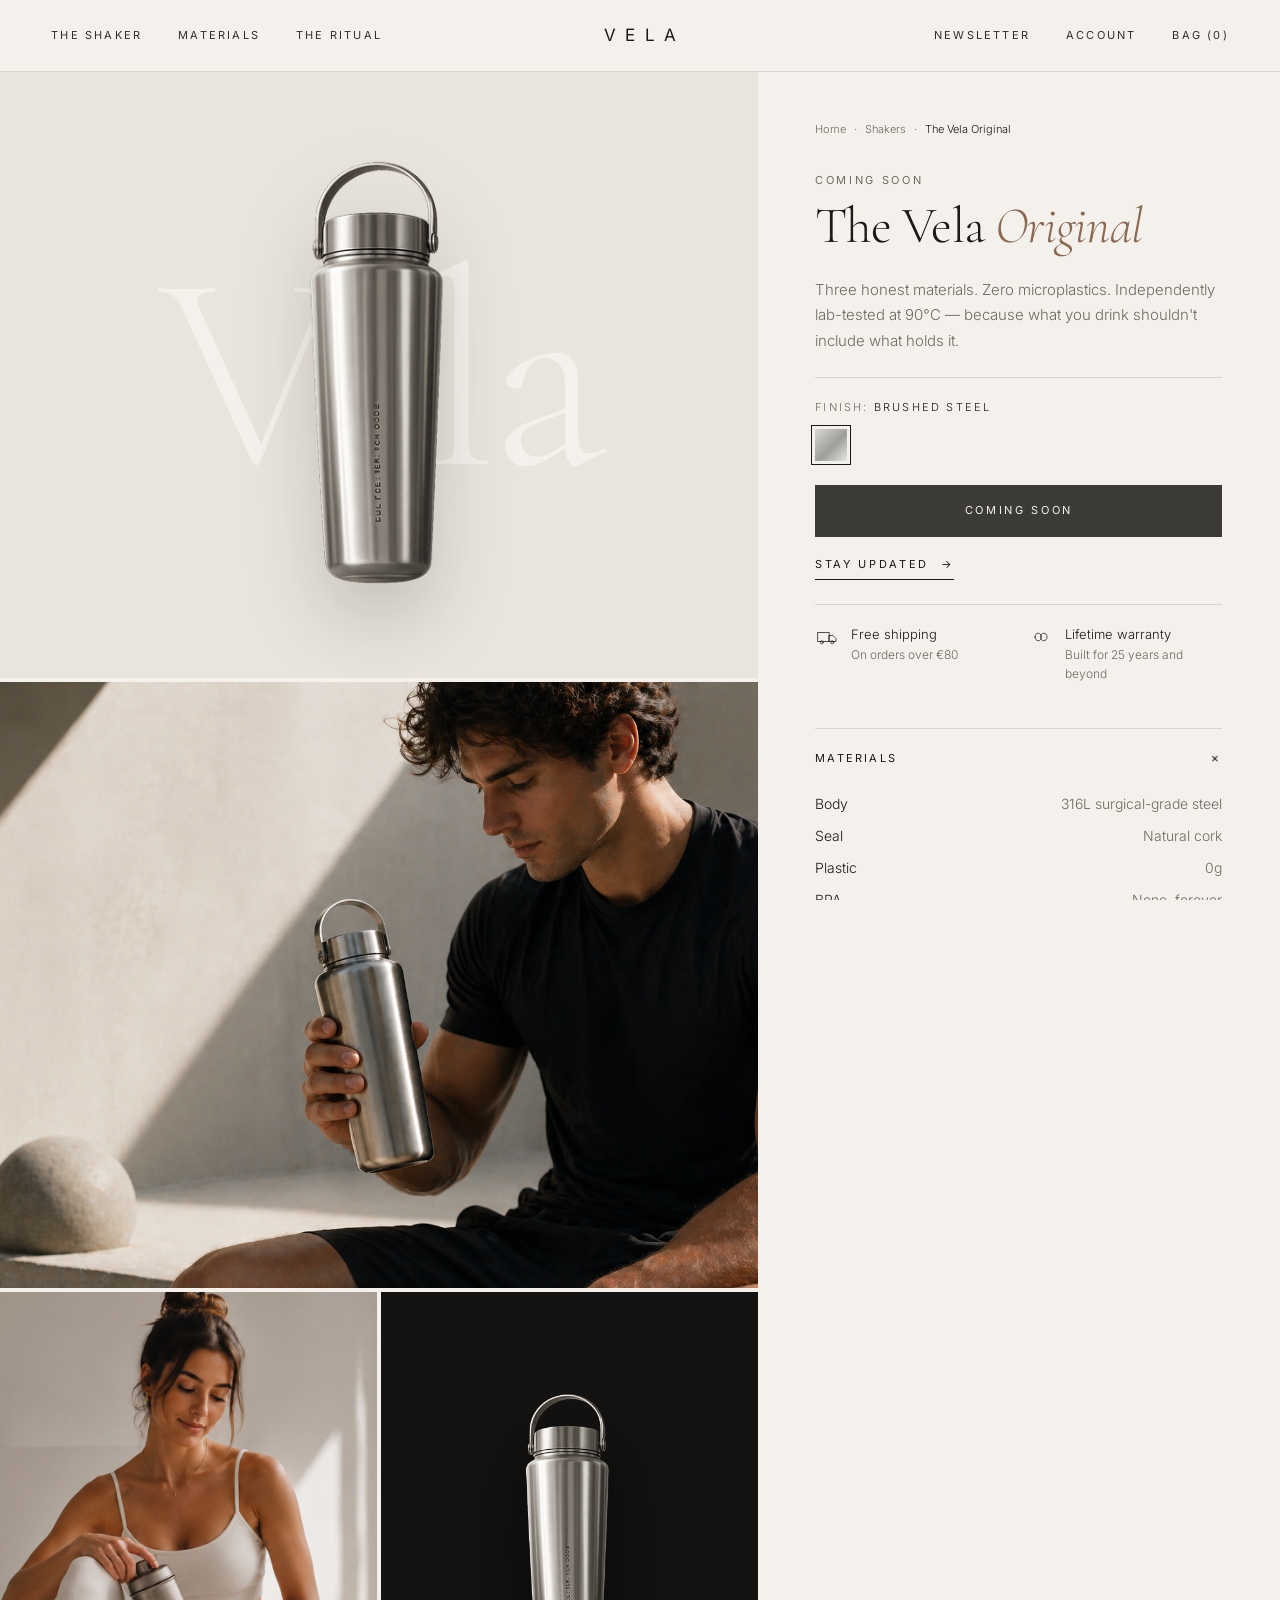
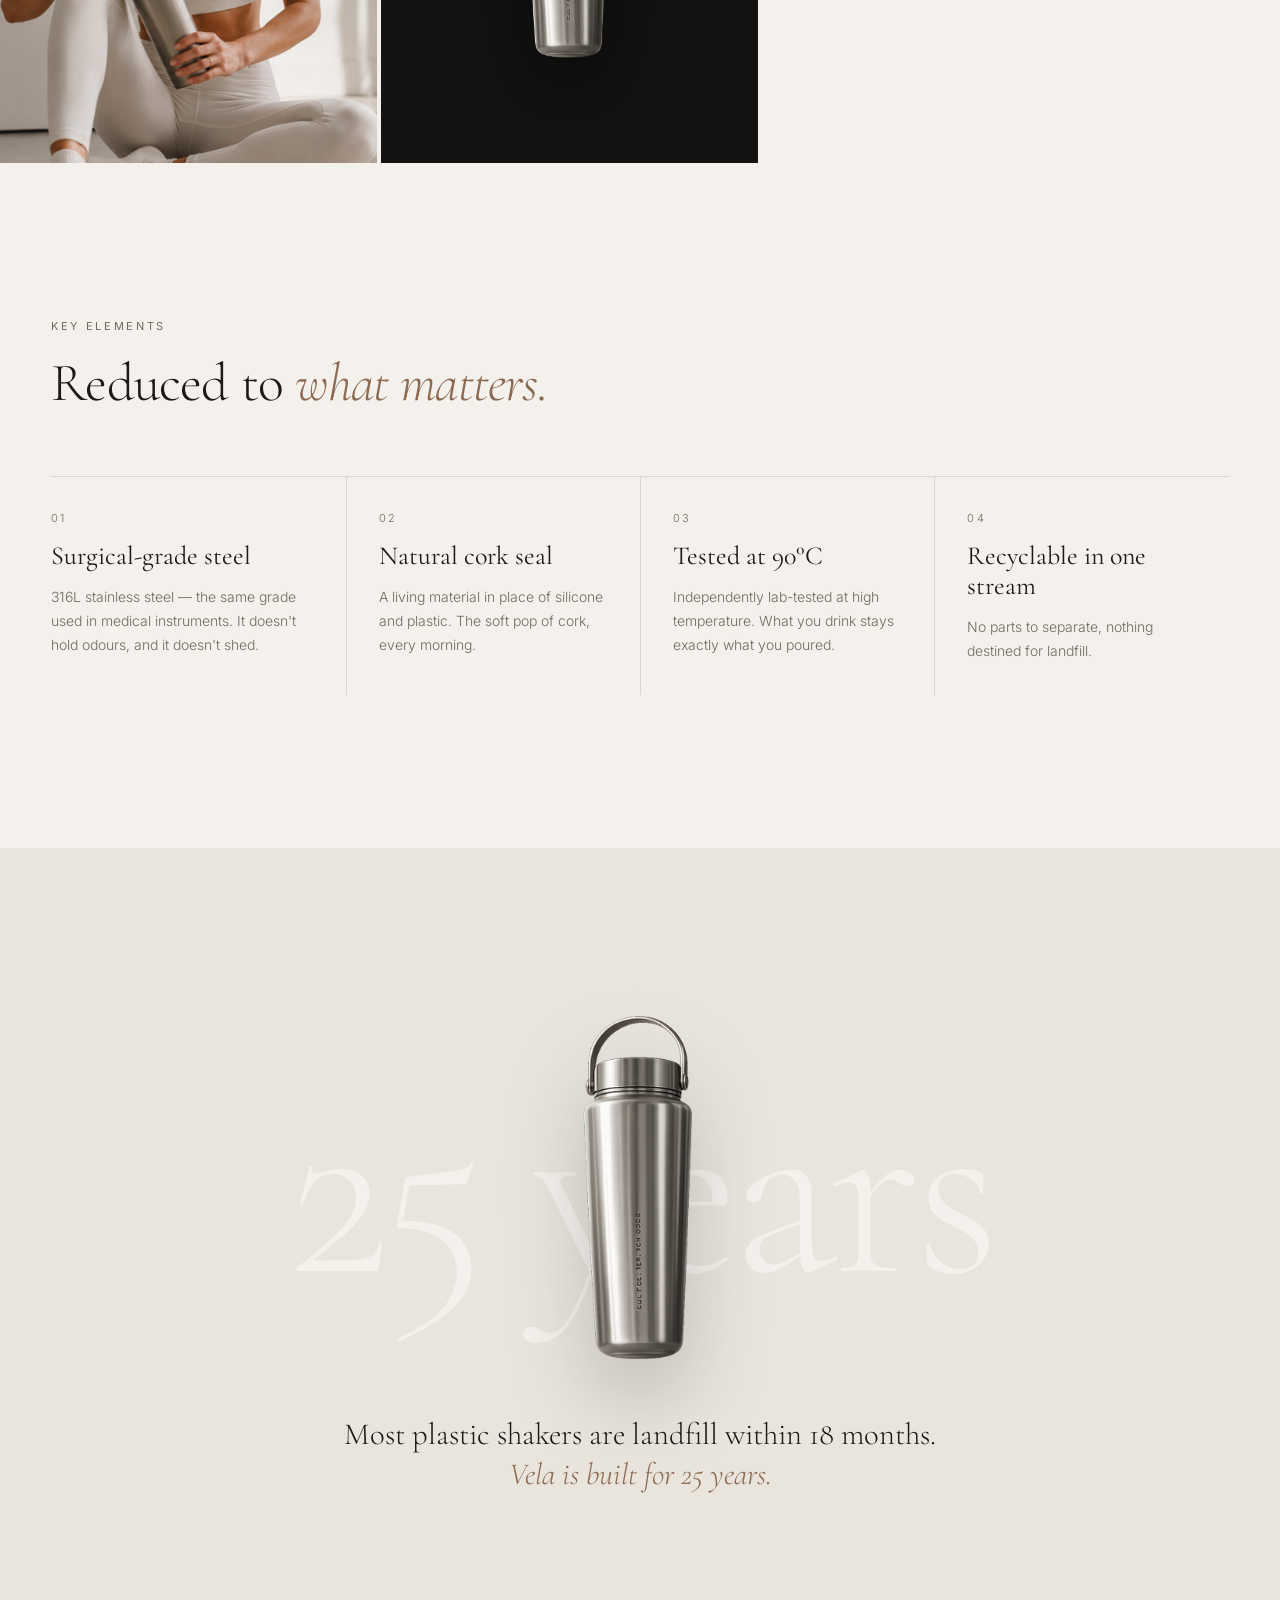
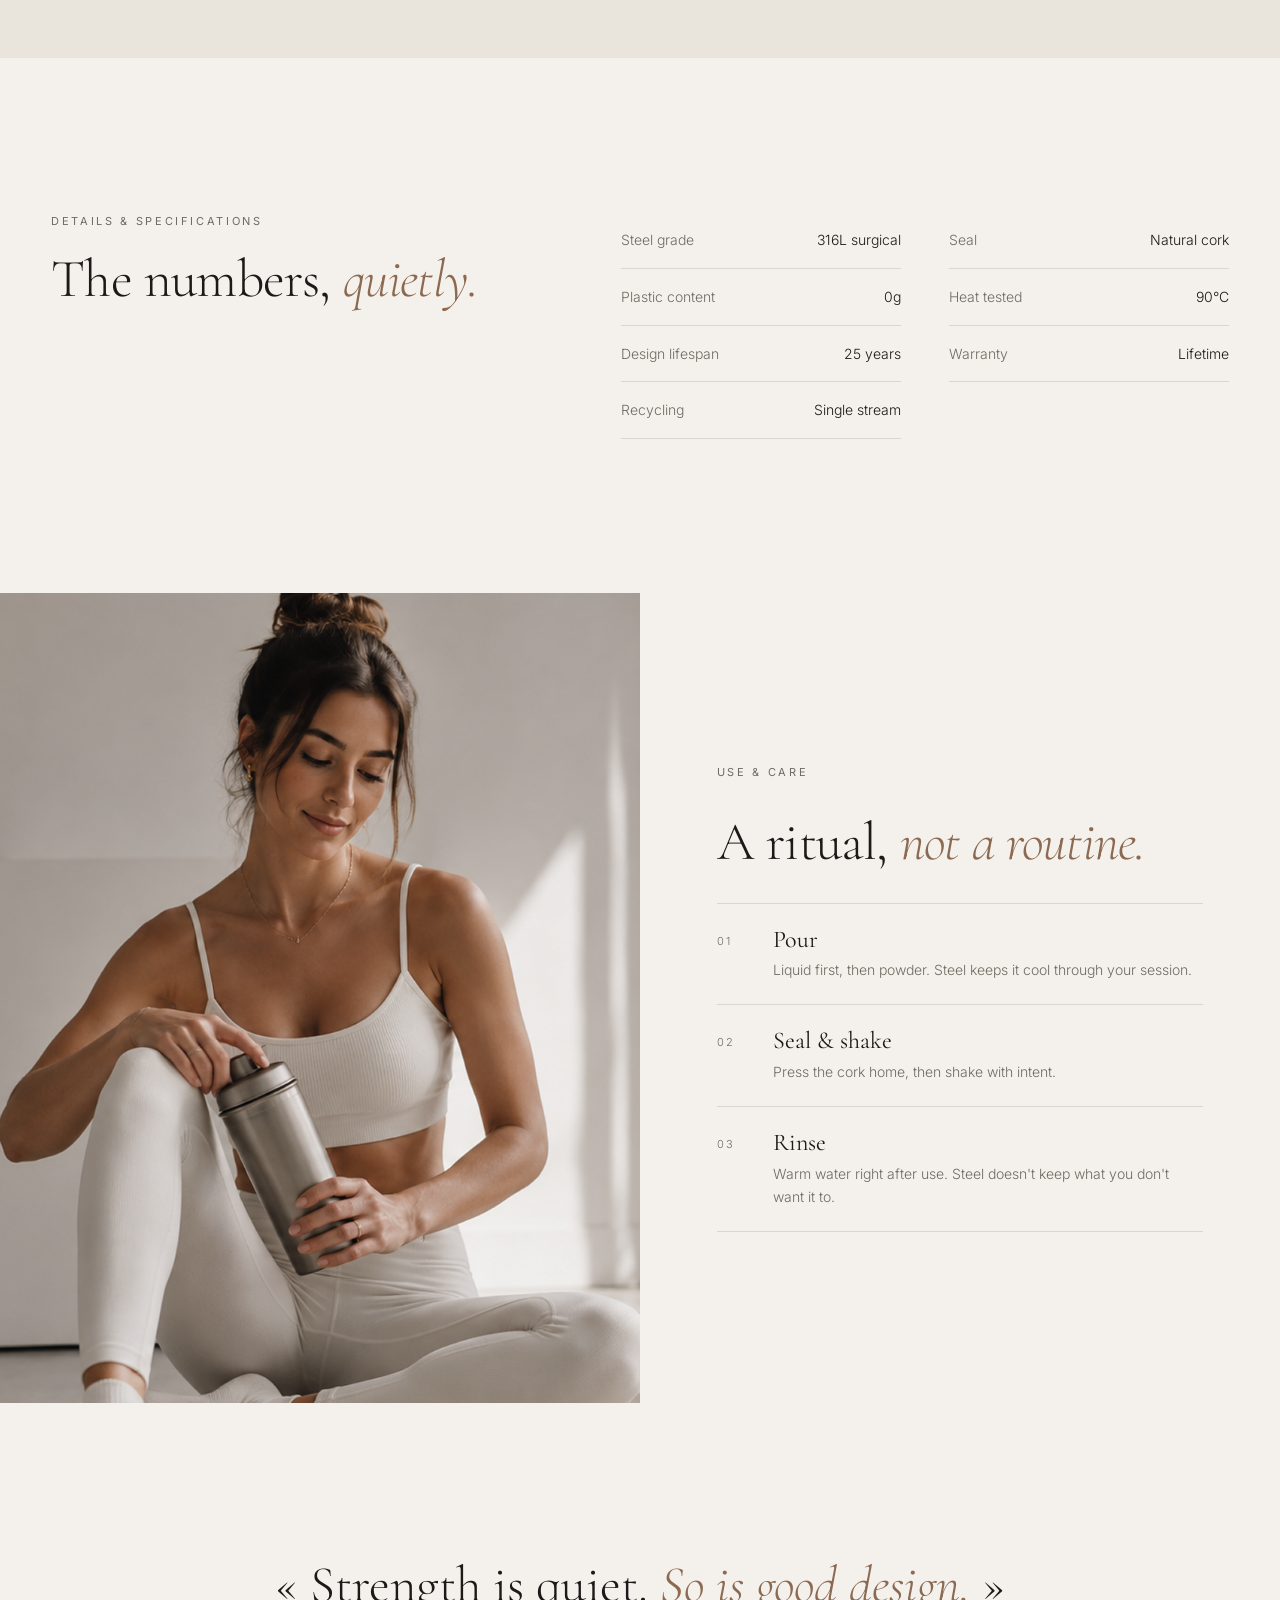
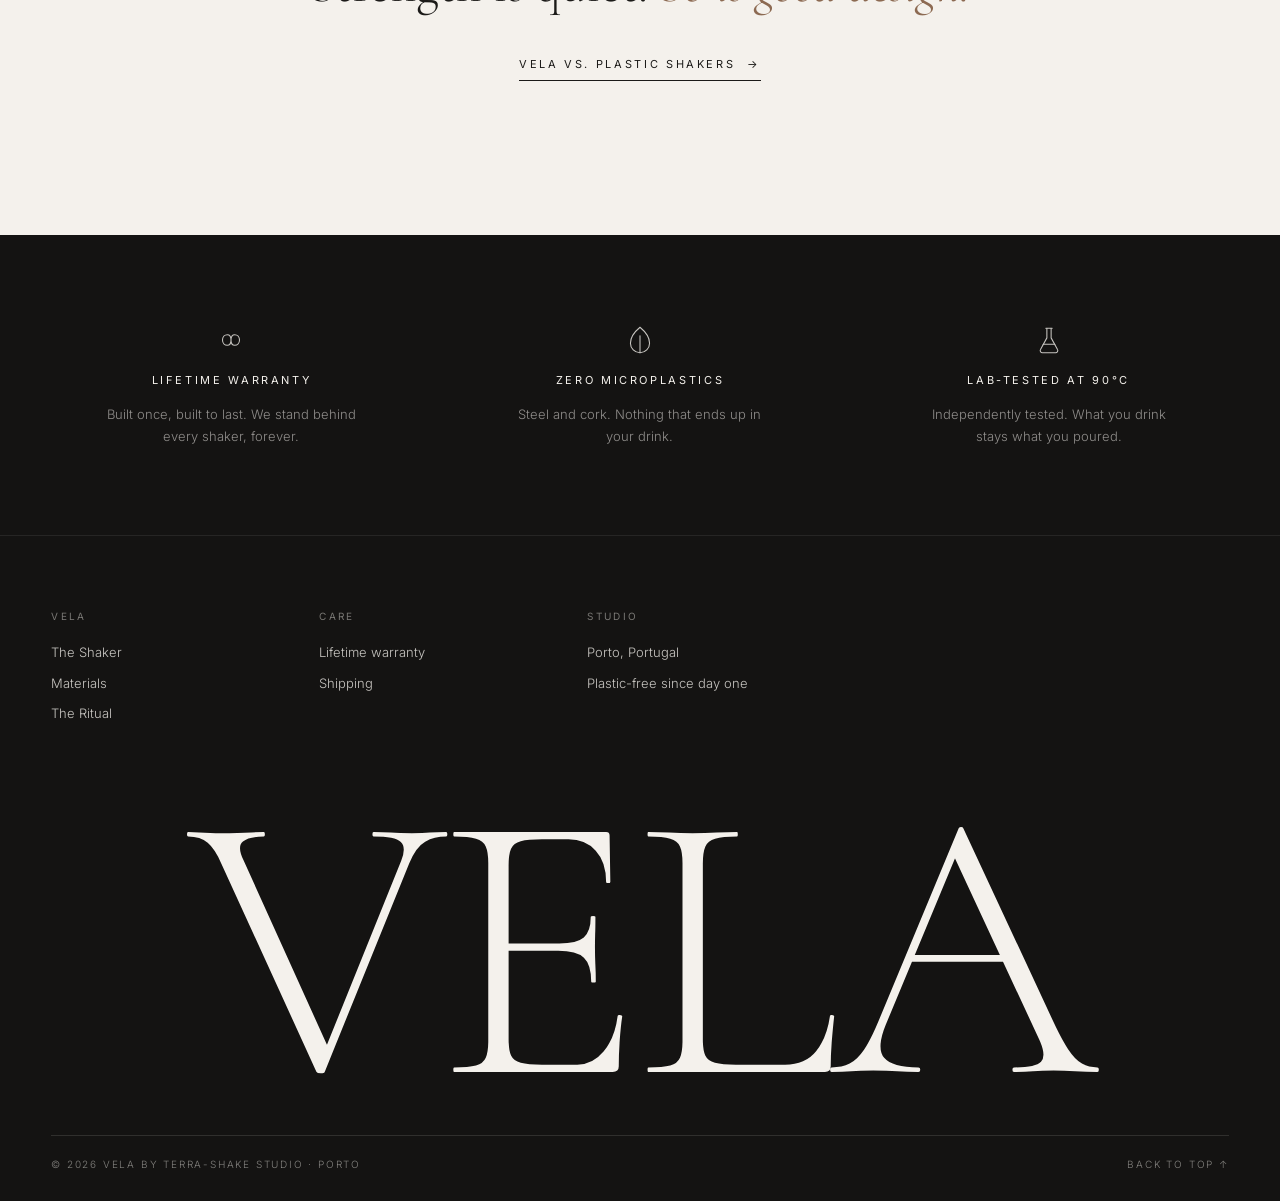
==== commit 5c2986be: "Remove "Made in Europe" and carbon-neutral shipping claims Replaced trust-band and key-element slots" ====
--- a/product.html
+++ b/product.html
@@ -8,14 +8,14 @@
   <link rel="preconnect" href="https://fonts.googleapis.com" />
   <link rel="preconnect" href="https://fonts.gstatic.com" crossorigin />
   <link href="https://fonts.googleapis.com/css2?family=Cormorant+Garamond:ital,wght@0,300;0,400;1,300;1,400&family=Inter:wght@300;400;500&display=swap" rel="stylesheet" />
-  <link rel="stylesheet" href="styles.css" />
+  <link rel="stylesheet" href="styles.css?v=3" />
 </head>
 <body id="top">
 
   <!-- HEADER -->
   <header class="site-header is-scrolled" id="siteHeader" data-solid>
     <div class="promo-banner">
-      Free carbon-neutral shipping over €80<span class="promo-extra"> &nbsp;·&nbsp; Lifetime warranty</span>
+      Free shipping over €80<span class="promo-extra"> &nbsp;·&nbsp; Lifetime warranty</span>
     </div>
     <nav class="nav">
       <div class="nav-left">
@@ -83,7 +83,7 @@
           <ul class="pdp-assurances">
             <li>
               <svg viewBox="0 0 32 32" aria-hidden="true"><path d="M4 10h15v12H4zM19 14h5l4 4v4h-9z"/><circle cx="9" cy="23" r="2"/><circle cx="23" cy="23" r="2"/></svg>
-              <span>Carbon-neutral shipping<br /><small>Free over €80</small></span>
+              <span>Free shipping<br /><small>On orders over €80</small></span>
             </li>
             <li>
               <svg viewBox="0 0 32 32" aria-hidden="true"><path d="M8 16c0-3 2-5 4.5-5S16 13 16 16s1 5 3.5 5S24 19 24 16s-2-5-4.5-5S16 13 16 16s-1 5-3.5 5S8 19 8 16Z"/></svg>
@@ -111,7 +111,7 @@
             </details>
             <details>
               <summary>Shipping &amp; warranty</summary>
-              <p>Carbon-neutral shipping, free over €80. Every Vela is covered by a lifetime warranty.</p>
+              <p>Free shipping over €80. Every Vela is covered by a lifetime warranty.</p>
             </details>
           </div>
         </div>
@@ -142,8 +142,8 @@
         </article>
         <article class="key-card reveal">
           <span class="key-card-num">04</span>
-          <h3>Made in Europe</h3>
-          <p>Designed in Porto, produced close to home, shipped carbon-neutral.</p>
+          <h3>Recyclable in one stream</h3>
+          <p>No parts to separate, nothing destined for landfill.</p>
         </article>
       </div>
     </section>
@@ -173,7 +173,6 @@
           <div><dt>Design lifespan</dt><dd>25 years</dd></div>
           <div><dt>Warranty</dt><dd>Lifetime</dd></div>
           <div><dt>Recycling</dt><dd>Single stream</dd></div>
-          <div><dt>Origin</dt><dd>Europe</dd></div>
         </dl>
       </div>
     </section>
@@ -229,13 +228,13 @@
     </div>
     <div class="trust-item">
       <svg viewBox="0 0 32 32" aria-hidden="true"><path d="M16 4c6 5 9 10 9 15a9 9 0 0 1-18 0c0-5 3-10 9-15Z"/><path d="M16 12v16"/></svg>
-      <h3>Carbon-neutral shipping</h3>
-      <p>Every order offset. Free delivery over €80.</p>
+      <h3>Zero microplastics</h3>
+      <p>Steel and cork. Nothing that ends up in your drink.</p>
     </div>
     <div class="trust-item">
-      <svg viewBox="0 0 32 32" aria-hidden="true"><circle cx="16" cy="16" r="11"/><path d="M5 16h22M16 5c3 3 4.5 7 4.5 11S19 24 16 27c-3-3-4.5-7-4.5-11S13 8 16 5Z"/></svg>
-      <h3>Made in Europe</h3>
-      <p>Designed in Porto, produced close to home.</p>
+      <svg viewBox="0 0 32 32" aria-hidden="true"><path d="M13 5h6M14 5v9l-6 11a2 2 0 0 0 2 3h12a2 2 0 0 0 2-3l-6-11V5"/><path d="M10.5 20h11"/></svg>
+      <h3>Lab-tested at 90°C</h3>
+      <p>Independently tested. What you drink stays what you poured.</p>
     </div>
   </section>
 
@@ -272,6 +271,6 @@
     <span class="btn-solid is-disabled">Coming soon</span>
   </div>
 
-  <script src="script.js"></script>
+  <script src="script.js?v=3"></script>
 </body>
 </html>
--- a/styles.css
+++ b/styles.css
@@ -328,7 +328,7 @@
 
 .product {
   display: grid;
-  grid-template-columns: 1.15fr 1fr;
+  grid-template-columns: 1fr 1fr;
   min-height: 100vh;
 }
 
@@ -473,6 +473,46 @@
   filter: saturate(.75);
 }
 
+/* Lifespan graphic (crisp at any size — replaces low-res photo) */
+.split-graphic {
+  background: var(--c-night);
+  color: var(--c-bone);
+  display: flex;
+  align-items: center;
+  justify-content: center;
+  padding: var(--section-y) clamp(24px, 6vw, 96px);
+}
+.lifespan { width: 100%; max-width: 480px; display: flex; flex-direction: column; gap: 56px; }
+.lifespan-row { display: flex; flex-direction: column; gap: 16px; }
+.lifespan-value {
+  font-family: var(--f-display);
+  font-weight: 300;
+  font-size: clamp(64px, 7vw, 112px);
+  line-height: 0.9;
+  letter-spacing: -0.02em;
+  color: rgba(244,241,236,0.4);
+}
+.lifespan-value span { font-size: 0.32em; letter-spacing: 0; margin-left: 4px; }
+.is-vela .lifespan-value { color: var(--c-bone); }
+.lifespan-bar { height: 1px; background: rgba(244,241,236,0.15); }
+.lifespan .eyebrow { color: rgba(244,241,236,0.55); }
+.lifespan-bar span {
+  display: block;
+  height: 3px;
+  margin-top: -1px;
+  width: 0;
+  background: rgba(244,241,236,0.45);
+  transition: width 1.8s .3s var(--ease);
+}
+.is-vela .lifespan-bar span { background: #c4a288; }
+.lifespan.is-visible .lifespan-bar span { width: var(--w); }
+.lifespan-label {
+  font-size: 11px;
+  letter-spacing: 0.2em;
+  text-transform: uppercase;
+  color: rgba(244,241,236,0.6);
+}
+
 .split-text {
   display: flex;
   flex-direction: column;
@@ -719,6 +759,7 @@
   .product-details { padding: 80px var(--gutter); }
   .split { grid-template-columns: 1fr; min-height: 0; }
   .split-media { height: 56vh; }
+  .split-graphic { height: auto; padding: 80px var(--gutter); }
 }
 
 @media (max-width: 768px) {
